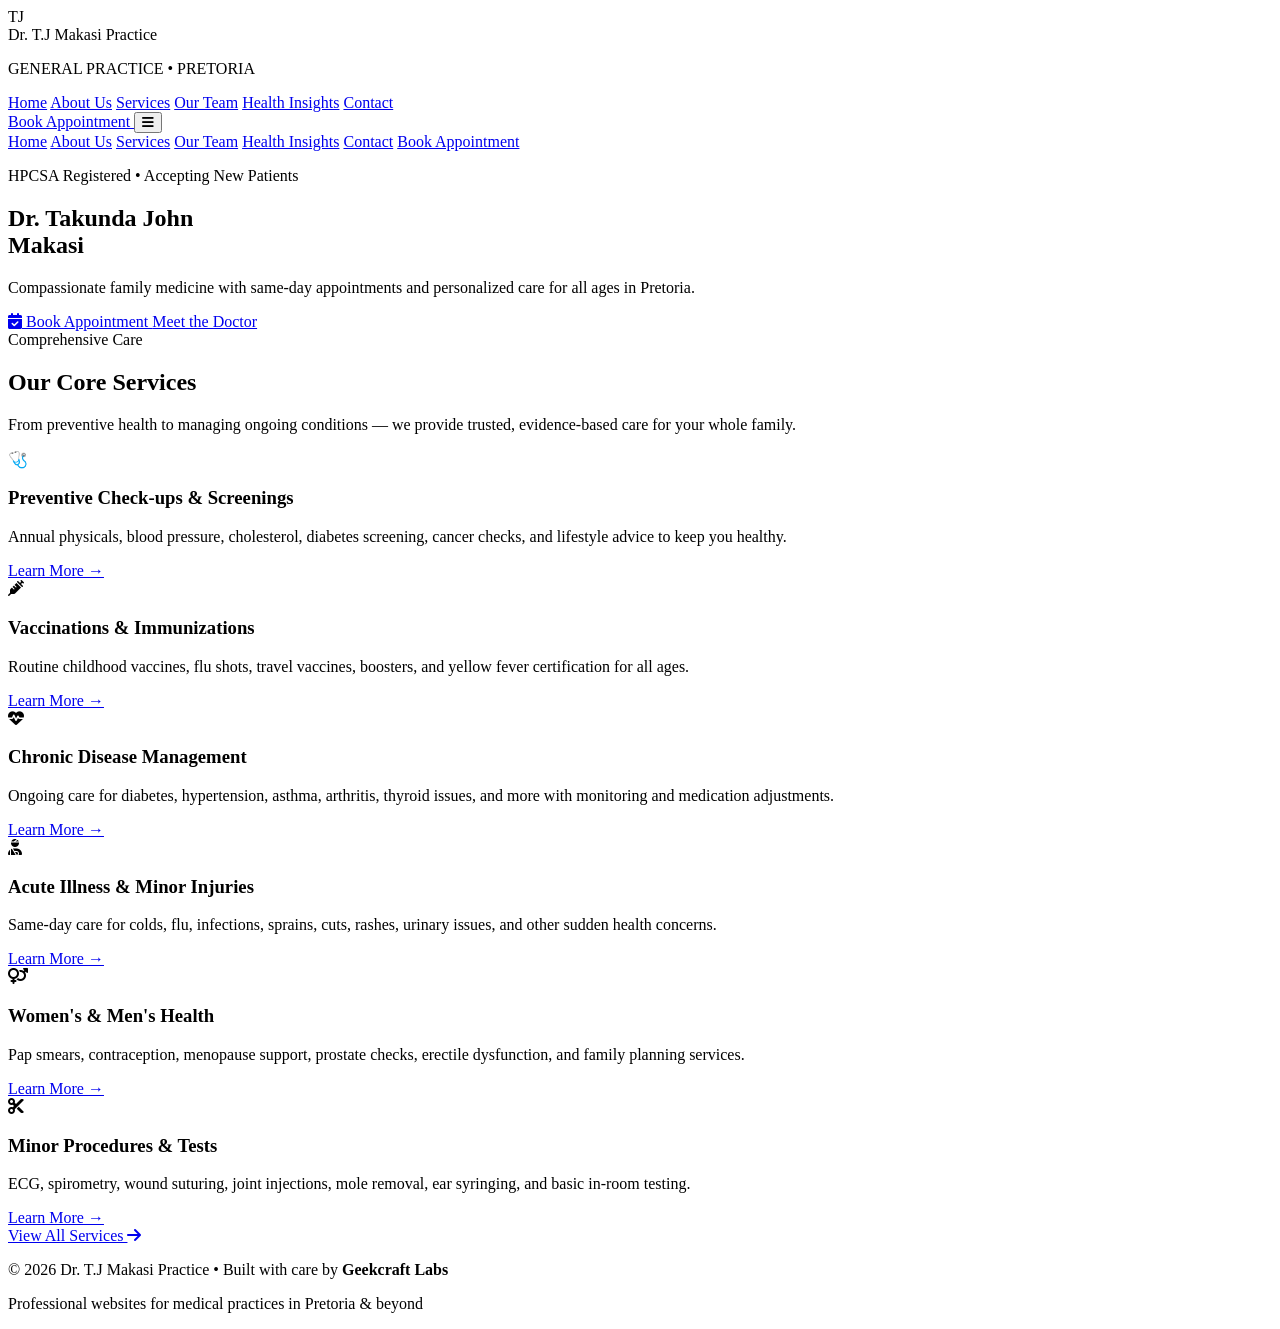
==== index.html @ db279d1c "Add files via upload" ====
<!DOCTYPE html>
<html lang="en">
<head>
    <meta charset="UTF-8">
    <meta name="viewport" content="width=device-width, initial-scale=1.0">
    <meta name="description" content="Dr. Takunda John Makasi - Trusted General Practitioner in Pretoria. Same-day appointments, family medicine, chronic care & preventive health. Accepting new patients.">
    <title>Dr. Takunda John Makasi | General Practitioner | Dr. T.J Makasi Practice Pretoria</title>
    
    <!-- Icons -->
    <link rel="stylesheet" href="https://cdnjs.cloudflare.com/ajax/libs/font-awesome/6.6.0/css/all.min.css">
    
    <!-- CHANGE: Replace with your own favicon later -->
    <link rel="icon" href="https://via.placeholder.com/32x32/0A66C2/ffffff?text=TJ" type="image/x-icon">

    <!-- Tailwind compiled output -->
    <link rel="stylesheet" href="assets/css/output.css">
</head>
<body class="text-gray-800 overflow-x-hidden bg-gray-50">

    <!-- ==================== NAVBAR ==================== -->
    <nav class="bg-white shadow-md sticky top-0 z-50">
        <div class="max-w-7xl mx-auto px-6 py-5 flex justify-between items-center">
            <!-- LOGO -->
            <div class="flex items-center gap-3">
                <div class="w-10 h-10 bg-[var(--primary)] rounded-2xl flex items-center justify-center text-white text-3xl font-bold">TJ</div>
                <div>
                    <span class="heading-font text-2xl font-bold text-[var(--primary)]">Dr. T.J Makasi Practice</span>
                    <p class="text-[10px] text-gray-500 -mt-1">GENERAL PRACTICE • PRETORIA</p>
                </div>
            </div>

            <!-- DESKTOP MENU -->
            <div class="hidden md:flex items-center gap-8 text-sm font-medium">
                <a href="index.html" class="nav-link active text-[var(--primary)]">Home</a>
                <a href="about.html" class="nav-link hover:text-[var(--primary)]">About Us</a>
                <a href="services.html" class="nav-link hover:text-[var(--primary)]">Services</a>
                <a href="team.html" class="nav-link hover:text-[var(--primary)]">Our Team</a>
                <a href="blog.html" class="nav-link hover:text-[var(--primary)]">Health Insights</a>
                <a href="contact.html" class="nav-link hover:text-[var(--primary)]">Contact</a>
            </div>

            <!-- BOOK BUTTON -->
            <a href="contact.html" 
               class="hidden md:block btn-primary px-8 py-3.5 rounded-2xl text-sm font-semibold transition-all shadow-lg">
                Book Appointment
            </a>

            <!-- MOBILE HAMBURGER -->
            <button id="mobile-menu-btn" class="md:hidden text-3xl text-gray-700">
                <i class="fa-solid fa-bars"></i>
            </button>
        </div>
        
        <!-- MOBILE MENU -->
        <div id="mobile-menu" class="hidden md:hidden bg-white border-t py-6 px-6">
            <div class="flex flex-col gap-6 text-base font-medium">
                <a href="index.html" class="active">Home</a>
                <a href="about.html">About Us</a>
                <a href="services.html">Services</a>
                <a href="team.html">Our Team</a>
                <a href="blog.html">Health Insights</a>
                <a href="contact.html">Contact</a>
                <a href="contact.html" class="btn-primary text-center py-4 rounded-2xl text-white font-semibold">Book Appointment</a>
            </div>
        </div>
    </nav>

    <!-- ==================== HERO ==================== -->
    <section class="hero-bg h-[90vh] md:h-screen flex items-center text-white relative">
        <div class="max-w-5xl mx-auto px-6 text-center">
            <p class="uppercase tracking-widest text-sm mb-4 opacity-90">HPCSA Registered • Accepting New Patients</p>
            <h1 class="heading-font text-5xl md:text-7xl font-bold leading-tight mb-6">
                Dr. Takunda John<br> Makasi
            </h1>
            <p class="text-xl md:text-3xl mb-10 max-w-3xl mx-auto">Compassionate family medicine with same-day appointments and personalized care for all ages in Pretoria.</p>
            
            <div class="flex flex-col sm:flex-row gap-5 justify-center items-center">
                <a href="contact.html" 
                   class="btn-white px-10 py-5 rounded-3xl text-lg font-semibold shadow-xl hover:shadow-2xl transition-all flex items-center gap-3">
                    <i class="fa-solid fa-calendar-check"></i> Book Appointment
                </a>
                <a href="about.html" 
                   class="btn-outline px-10 py-5 rounded-3xl text-lg font-medium transition-all">
                    Meet the Doctor
                </a>
            </div>
        </div>
    </section>

    <!-- ==================== SERVICES TEASER ==================== -->
    <section class="py-20 bg-white">
        <div class="max-w-7xl mx-auto px-6">
            <div class="text-center mb-16">
                <span class="text-[var(--secondary)] font-semibold tracking-wider uppercase">Comprehensive Care</span>
                <h2 class="heading-font text-4xl md:text-5xl font-bold mt-4 text-[var(--dark)]">Our Core Services</h2>
                <p class="text-lg text-gray-600 mt-4 max-w-3xl mx-auto">From preventive health to managing ongoing conditions — we provide trusted, evidence-based care for your whole family.</p>
            </div>
            
            <div class="grid md:grid-cols-3 gap-8 lg:gap-10">
                <!-- Service 1 -->
                <div class="service-card bg-gray-50 rounded-3xl p-8 shadow-lg border border-gray-100">
                    <div class="text-5xl mb-6">🩺</div>
                    <h3 class="text-2xl font-semibold mb-4 text-[var(--dark)]">Preventive Check-ups & Screenings</h3>
                    <p class="text-gray-700 mb-4">Annual physicals, blood pressure, cholesterol, diabetes screening, cancer checks, and lifestyle advice to keep you healthy.</p>
                    <a href="services.html" class="text-[var(--primary)] font-medium hover:underline">Learn More →</a>
                </div>
                
                <!-- Service 2 -->
                <div class="service-card bg-gray-50 rounded-3xl p-8 shadow-lg border border-gray-100">
                    <div class="text-5xl mb-6"><i class="fa-solid fa-syringe text-[var(--secondary)]"></i></div>
                    <h3 class="text-2xl font-semibold mb-4 text-[var(--dark)]">Vaccinations & Immunizations</h3>
                    <p class="text-gray-700 mb-4">Routine childhood vaccines, flu shots, travel vaccines, boosters, and yellow fever certification for all ages.</p>
                    <a href="services.html" class="text-[var(--primary)] font-medium hover:underline">Learn More →</a>
                </div>
                
                <!-- Service 3 -->
                <div class="service-card bg-gray-50 rounded-3xl p-8 shadow-lg border border-gray-100">
                    <div class="text-5xl mb-6"><i class="fa-solid fa-heart-pulse text-red-500"></i></div>
                    <h3 class="text-2xl font-semibold mb-4 text-[var(--dark)]">Chronic Disease Management</h3>
                    <p class="text-gray-700 mb-4">Ongoing care for diabetes, hypertension, asthma, arthritis, thyroid issues, and more with monitoring and medication adjustments.</p>
                    <a href="services.html" class="text-[var(--primary)] font-medium hover:underline">Learn More →</a>
                </div>
                
                <!-- Service 4 -->
                <div class="service-card bg-gray-50 rounded-3xl p-8 shadow-lg border border-gray-100">
                    <div class="text-5xl mb-6"><i class="fa-solid fa-user-injured text-amber-600"></i></div>
                    <h3 class="text-2xl font-semibold mb-4 text-[var(--dark)]">Acute Illness & Minor Injuries</h3>
                    <p class="text-gray-700 mb-4">Same-day care for colds, flu, infections, sprains, cuts, rashes, urinary issues, and other sudden health concerns.</p>
                    <a href="services.html" class="text-[var(--primary)] font-medium hover:underline">Learn More →</a>
                </div>
                
                <!-- Service 5 -->
                <div class="service-card bg-gray-50 rounded-3xl p-8 shadow-lg border border-gray-100">
                    <div class="text-5xl mb-6"><i class="fa-solid fa-venus-mars text-purple-600"></i></div>
                    <h3 class="text-2xl font-semibold mb-4 text-[var(--dark)]">Women's & Men's Health</h3>
                    <p class="text-gray-700 mb-4">Pap smears, contraception, menopause support, prostate checks, erectile dysfunction, and family planning services.</p>
                    <a href="services.html" class="text-[var(--primary)] font-medium hover:underline">Learn More →</a>
                </div>
                
                <!-- Service 6 -->
                <div class="service-card bg-gray-50 rounded-3xl p-8 shadow-lg border border-gray-100">
                    <div class="text-5xl mb-6"><i class="fa-solid fa-scissors text-teal-600"></i></div>
                    <h3 class="text-2xl font-semibold mb-4 text-[var(--dark)]">Minor Procedures & Tests</h3>
                    <p class="text-gray-700 mb-4">ECG, spirometry, wound suturing, joint injections, mole removal, ear syringing, and basic in-room testing.</p>
                    <a href="services.html" class="text-[var(--primary)] font-medium hover:underline">Learn More →</a>
                </div>
            </div>
            
            <div class="text-center mt-12">
                <a href="services.html" 
                   class="inline-flex items-center gap-3 bg-[var(--primary)] text-white px-10 py-5 rounded-3xl text-lg font-semibold hover:bg-blue-700 transition-all shadow-lg">
                    View All Services <i class="fa-solid fa-arrow-right"></i>
                </a>
            </div>
        </div>
    </section>

    <!-- FOOTER -->
    <footer class="bg-[#0F172A] text-white py-12">
        <div class="max-w-7xl mx-auto px-6 text-center">
            <p class="text-lg mb-4">© 2026 Dr. T.J Makasi Practice • Built with care by <strong>Geekcraft Labs</strong></p>
            <p class="text-sm opacity-70">Professional websites for medical practices in Pretoria & beyond</p>
        </div>
    </footer>

    <script>
        // Mobile menu toggle
        const btn = document.getElementById('mobile-menu-btn');
        const menu = document.getElementById('mobile-menu');
        btn.addEventListener('click', () => {
            menu.classList.toggle('hidden');
            const icon = btn.querySelector('i');
            icon.classList.toggle('fa-bars');
            icon.classList.toggle('fa-xmark');
        });
    </script>
</body>
</html>
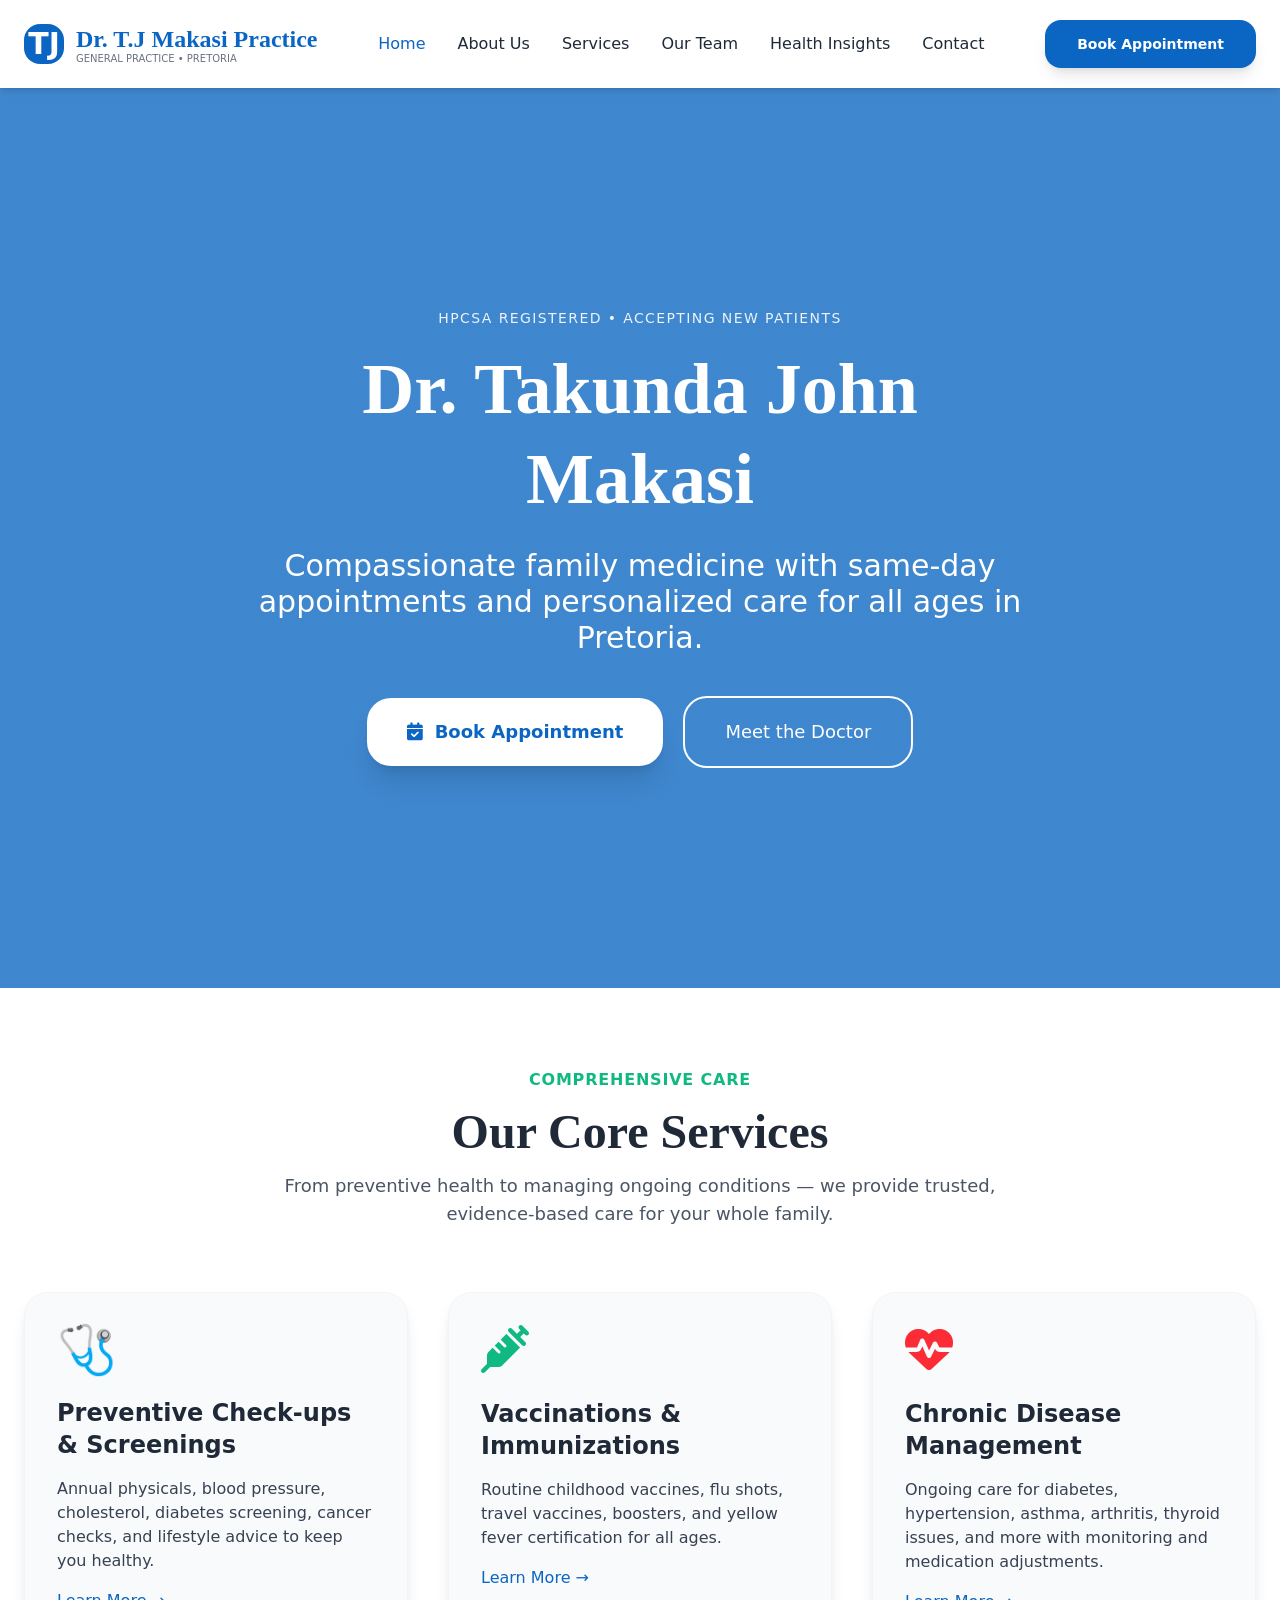
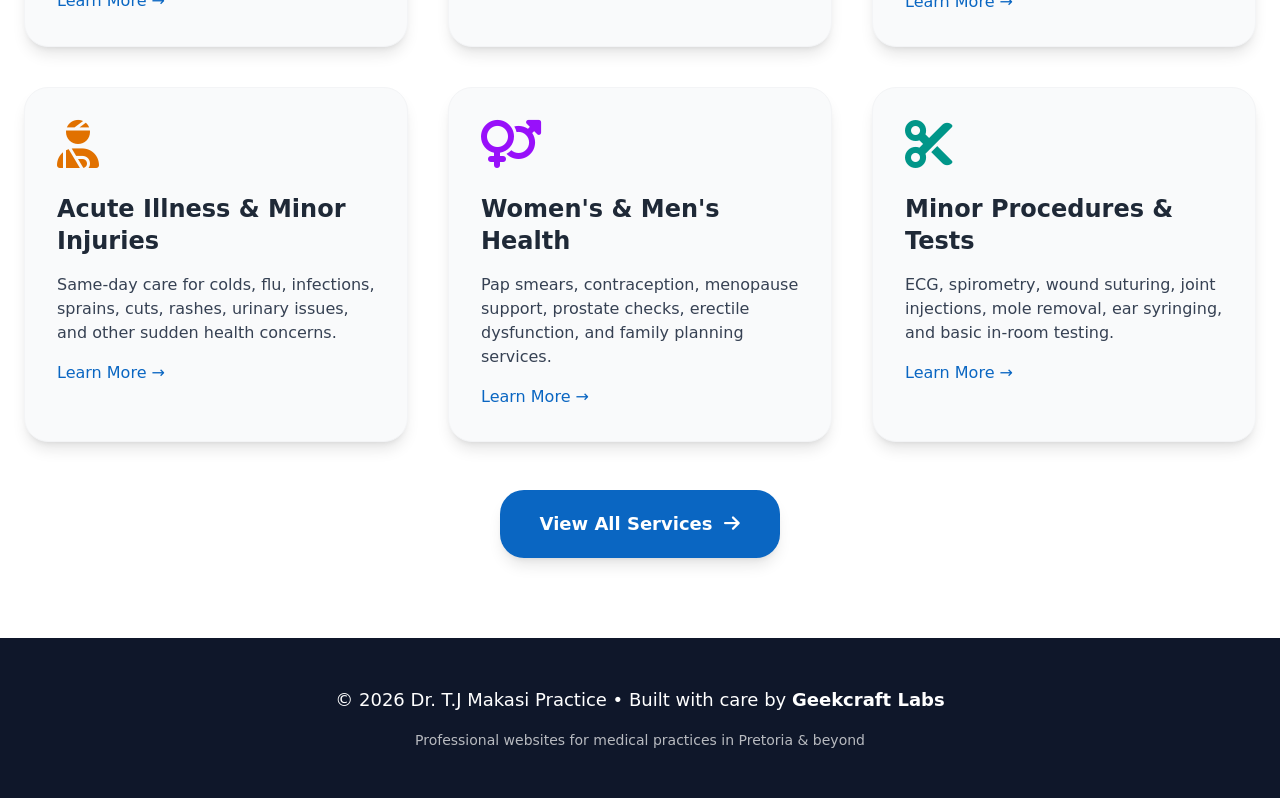
==== commit 5d25492d: "Update index.html" ====
--- a/index.html
+++ b/index.html
@@ -175,4 +175,4 @@
         });
     </script>
 </body>
-</html>+</html>
--- a/assets/css/output.css
+++ b/assets/css/output.css
@@ -0,0 +1,1030 @@
+/*! tailwindcss v4.2.2 | MIT License | https://tailwindcss.com */
+@layer properties;
+@layer theme, base, components, utilities;
+@layer theme {
+  :root, :host {
+    --font-sans: ui-sans-serif, system-ui, sans-serif, 'Apple Color Emoji', 'Segoe UI Emoji', 'Segoe UI Symbol',
+    'Noto Color Emoji';
+    --font-mono: ui-monospace, SFMono-Regular, Menlo, Monaco, Consolas, 'Liberation Mono', 'Courier New',
+    monospace;
+    --color-red-500: oklch(63.7% 0.237 25.331);
+    --color-amber-600: oklch(66.6% 0.179 58.318);
+    --color-teal-600: oklch(60% 0.118 184.704);
+    --color-blue-50: oklch(97% 0.014 254.604);
+    --color-blue-700: oklch(48.8% 0.243 264.376);
+    --color-purple-600: oklch(55.8% 0.288 302.321);
+    --color-gray-50: oklch(98.5% 0.002 247.839);
+    --color-gray-100: oklch(96.7% 0.003 264.542);
+    --color-gray-200: oklch(92.8% 0.006 264.531);
+    --color-gray-500: oklch(55.1% 0.027 264.364);
+    --color-gray-600: oklch(44.6% 0.03 256.802);
+    --color-gray-700: oklch(37.3% 0.034 259.733);
+    --color-gray-800: oklch(27.8% 0.033 256.848);
+    --color-white: #fff;
+    --spacing: 0.25rem;
+    --container-3xl: 48rem;
+    --container-4xl: 56rem;
+    --container-5xl: 64rem;
+    --container-7xl: 80rem;
+    --text-sm: 0.875rem;
+    --text-sm--line-height: calc(1.25 / 0.875);
+    --text-base: 1rem;
+    --text-base--line-height: calc(1.5 / 1);
+    --text-lg: 1.125rem;
+    --text-lg--line-height: calc(1.75 / 1.125);
+    --text-xl: 1.25rem;
+    --text-xl--line-height: calc(1.75 / 1.25);
+    --text-2xl: 1.5rem;
+    --text-2xl--line-height: calc(2 / 1.5);
+    --text-3xl: 1.875rem;
+    --text-3xl--line-height: calc(2.25 / 1.875);
+    --text-4xl: 2.25rem;
+    --text-4xl--line-height: calc(2.5 / 2.25);
+    --text-5xl: 3rem;
+    --text-5xl--line-height: 1;
+    --text-6xl: 3.75rem;
+    --text-6xl--line-height: 1;
+    --text-7xl: 4.5rem;
+    --text-7xl--line-height: 1;
+    --font-weight-medium: 500;
+    --font-weight-semibold: 600;
+    --font-weight-bold: 700;
+    --tracking-wider: 0.05em;
+    --tracking-widest: 0.1em;
+    --leading-tight: 1.25;
+    --leading-relaxed: 1.625;
+    --radius-xl: 0.75rem;
+    --radius-2xl: 1rem;
+    --radius-3xl: 1.5rem;
+    --ease-in-out: cubic-bezier(0.4, 0, 0.2, 1);
+    --default-transition-duration: 150ms;
+    --default-transition-timing-function: cubic-bezier(0.4, 0, 0.2, 1);
+    --default-font-family: var(--font-sans);
+    --default-mono-font-family: var(--font-mono);
+  }
+}
+@layer base {
+  *, ::after, ::before, ::backdrop, ::file-selector-button {
+    box-sizing: border-box;
+    margin: 0;
+    padding: 0;
+    border: 0 solid;
+  }
+  html, :host {
+    line-height: 1.5;
+    -webkit-text-size-adjust: 100%;
+    tab-size: 4;
+    font-family: var(--default-font-family, ui-sans-serif, system-ui, sans-serif, 'Apple Color Emoji', 'Segoe UI Emoji', 'Segoe UI Symbol', 'Noto Color Emoji');
+    font-feature-settings: var(--default-font-feature-settings, normal);
+    font-variation-settings: var(--default-font-variation-settings, normal);
+    -webkit-tap-highlight-color: transparent;
+  }
+  hr {
+    height: 0;
+    color: inherit;
+    border-top-width: 1px;
+  }
+  abbr:where([title]) {
+    -webkit-text-decoration: underline dotted;
+    text-decoration: underline dotted;
+  }
+  h1, h2, h3, h4, h5, h6 {
+    font-size: inherit;
+    font-weight: inherit;
+  }
+  a {
+    color: inherit;
+    -webkit-text-decoration: inherit;
+    text-decoration: inherit;
+  }
+  b, strong {
+    font-weight: bolder;
+  }
+  code, kbd, samp, pre {
+    font-family: var(--default-mono-font-family, ui-monospace, SFMono-Regular, Menlo, Monaco, Consolas, 'Liberation Mono', 'Courier New', monospace);
+    font-feature-settings: var(--default-mono-font-feature-settings, normal);
+    font-variation-settings: var(--default-mono-font-variation-settings, normal);
+    font-size: 1em;
+  }
+  small {
+    font-size: 80%;
+  }
+  sub, sup {
+    font-size: 75%;
+    line-height: 0;
+    position: relative;
+    vertical-align: baseline;
+  }
+  sub {
+    bottom: -0.25em;
+  }
+  sup {
+    top: -0.5em;
+  }
+  table {
+    text-indent: 0;
+    border-color: inherit;
+    border-collapse: collapse;
+  }
+  :-moz-focusring {
+    outline: auto;
+  }
+  progress {
+    vertical-align: baseline;
+  }
+  summary {
+    display: list-item;
+  }
+  ol, ul, menu {
+    list-style: none;
+  }
+  img, svg, video, canvas, audio, iframe, embed, object {
+    display: block;
+    vertical-align: middle;
+  }
+  img, video {
+    max-width: 100%;
+    height: auto;
+  }
+  button, input, select, optgroup, textarea, ::file-selector-button {
+    font: inherit;
+    font-feature-settings: inherit;
+    font-variation-settings: inherit;
+    letter-spacing: inherit;
+    color: inherit;
+    border-radius: 0;
+    background-color: transparent;
+    opacity: 1;
+  }
+  :where(select:is([multiple], [size])) optgroup {
+    font-weight: bolder;
+  }
+  :where(select:is([multiple], [size])) optgroup option {
+    padding-inline-start: 20px;
+  }
+  ::file-selector-button {
+    margin-inline-end: 4px;
+  }
+  ::placeholder {
+    opacity: 1;
+  }
+  @supports (not (-webkit-appearance: -apple-pay-button))  or (contain-intrinsic-size: 1px) {
+    ::placeholder {
+      color: currentcolor;
+      @supports (color: color-mix(in lab, red, red)) {
+        color: color-mix(in oklab, currentcolor 50%, transparent);
+      }
+    }
+  }
+  textarea {
+    resize: vertical;
+  }
+  ::-webkit-search-decoration {
+    -webkit-appearance: none;
+  }
+  ::-webkit-date-and-time-value {
+    min-height: 1lh;
+    text-align: inherit;
+  }
+  ::-webkit-datetime-edit {
+    display: inline-flex;
+  }
+  ::-webkit-datetime-edit-fields-wrapper {
+    padding: 0;
+  }
+  ::-webkit-datetime-edit, ::-webkit-datetime-edit-year-field, ::-webkit-datetime-edit-month-field, ::-webkit-datetime-edit-day-field, ::-webkit-datetime-edit-hour-field, ::-webkit-datetime-edit-minute-field, ::-webkit-datetime-edit-second-field, ::-webkit-datetime-edit-millisecond-field, ::-webkit-datetime-edit-meridiem-field {
+    padding-block: 0;
+  }
+  ::-webkit-calendar-picker-indicator {
+    line-height: 1;
+  }
+  :-moz-ui-invalid {
+    box-shadow: none;
+  }
+  button, input:where([type='button'], [type='reset'], [type='submit']), ::file-selector-button {
+    appearance: button;
+  }
+  ::-webkit-inner-spin-button, ::-webkit-outer-spin-button {
+    height: auto;
+  }
+  [hidden]:where(:not([hidden='until-found'])) {
+    display: none !important;
+  }
+}
+@layer utilities {
+  .absolute {
+    position: absolute;
+  }
+  .relative {
+    position: relative;
+  }
+  .sticky {
+    position: sticky;
+  }
+  .top-0 {
+    top: calc(var(--spacing) * 0);
+  }
+  .-right-6 {
+    right: calc(var(--spacing) * -6);
+  }
+  .-bottom-6 {
+    bottom: calc(var(--spacing) * -6);
+  }
+  .z-50 {
+    z-index: 50;
+  }
+  .mx-auto {
+    margin-inline: auto;
+  }
+  .-mt-1 {
+    margin-top: calc(var(--spacing) * -1);
+  }
+  .mt-1 {
+    margin-top: calc(var(--spacing) * 1);
+  }
+  .mt-1\.5 {
+    margin-top: calc(var(--spacing) * 1.5);
+  }
+  .mt-4 {
+    margin-top: calc(var(--spacing) * 4);
+  }
+  .mt-12 {
+    margin-top: calc(var(--spacing) * 12);
+  }
+  .mt-16 {
+    margin-top: calc(var(--spacing) * 16);
+  }
+  .mb-4 {
+    margin-bottom: calc(var(--spacing) * 4);
+  }
+  .mb-6 {
+    margin-bottom: calc(var(--spacing) * 6);
+  }
+  .mb-8 {
+    margin-bottom: calc(var(--spacing) * 8);
+  }
+  .mb-10 {
+    margin-bottom: calc(var(--spacing) * 10);
+  }
+  .mb-12 {
+    margin-bottom: calc(var(--spacing) * 12);
+  }
+  .mb-16 {
+    margin-bottom: calc(var(--spacing) * 16);
+  }
+  .flex {
+    display: flex;
+  }
+  .grid {
+    display: grid;
+  }
+  .hidden {
+    display: none;
+  }
+  .inline-flex {
+    display: inline-flex;
+  }
+  .table {
+    display: table;
+  }
+  .h-10 {
+    height: calc(var(--spacing) * 10);
+  }
+  .h-\[90vh\] {
+    height: 90vh;
+  }
+  .w-10 {
+    width: calc(var(--spacing) * 10);
+  }
+  .w-full {
+    width: 100%;
+  }
+  .max-w-3xl {
+    max-width: var(--container-3xl);
+  }
+  .max-w-4xl {
+    max-width: var(--container-4xl);
+  }
+  .max-w-5xl {
+    max-width: var(--container-5xl);
+  }
+  .max-w-7xl {
+    max-width: var(--container-7xl);
+  }
+  .border-collapse {
+    border-collapse: collapse;
+  }
+  .resize {
+    resize: both;
+  }
+  .grid-cols-1 {
+    grid-template-columns: repeat(1, minmax(0, 1fr));
+  }
+  .flex-col {
+    flex-direction: column;
+  }
+  .items-center {
+    align-items: center;
+  }
+  .items-start {
+    align-items: flex-start;
+  }
+  .justify-between {
+    justify-content: space-between;
+  }
+  .justify-center {
+    justify-content: center;
+  }
+  .gap-3 {
+    gap: calc(var(--spacing) * 3);
+  }
+  .gap-5 {
+    gap: calc(var(--spacing) * 5);
+  }
+  .gap-6 {
+    gap: calc(var(--spacing) * 6);
+  }
+  .gap-8 {
+    gap: calc(var(--spacing) * 8);
+  }
+  .gap-12 {
+    gap: calc(var(--spacing) * 12);
+  }
+  .space-y-3 {
+    :where(& > :not(:last-child)) {
+      --tw-space-y-reverse: 0;
+      margin-block-start: calc(calc(var(--spacing) * 3) * var(--tw-space-y-reverse));
+      margin-block-end: calc(calc(var(--spacing) * 3) * calc(1 - var(--tw-space-y-reverse)));
+    }
+  }
+  .space-y-24 {
+    :where(& > :not(:last-child)) {
+      --tw-space-y-reverse: 0;
+      margin-block-start: calc(calc(var(--spacing) * 24) * var(--tw-space-y-reverse));
+      margin-block-end: calc(calc(var(--spacing) * 24) * calc(1 - var(--tw-space-y-reverse)));
+    }
+  }
+  .overflow-x-hidden {
+    overflow-x: hidden;
+  }
+  .rounded-2xl {
+    border-radius: var(--radius-2xl);
+  }
+  .rounded-3xl {
+    border-radius: var(--radius-3xl);
+  }
+  .rounded-xl {
+    border-radius: var(--radius-xl);
+  }
+  .border {
+    border-style: var(--tw-border-style);
+    border-width: 1px;
+  }
+  .border-t {
+    border-top-style: var(--tw-border-style);
+    border-top-width: 1px;
+  }
+  .border-l-4 {
+    border-left-style: var(--tw-border-style);
+    border-left-width: 4px;
+  }
+  .border-\[var\(--primary\)\] {
+    border-color: var(--primary);
+  }
+  .border-gray-100 {
+    border-color: var(--color-gray-100);
+  }
+  .border-gray-200 {
+    border-color: var(--color-gray-200);
+  }
+  .bg-\(--primary\) {
+    background-color: var(--primary);
+  }
+  .bg-\[\#0F172A\] {
+    background-color: #0F172A;
+  }
+  .bg-\[var\(--primary\)\] {
+    background-color: var(--primary);
+  }
+  .bg-\[var\(--secondary\)\] {
+    background-color: var(--secondary);
+  }
+  .bg-gray-50 {
+    background-color: var(--color-gray-50);
+  }
+  .bg-white {
+    background-color: var(--color-white);
+  }
+  .bg-gradient-to-br {
+    --tw-gradient-position: to bottom right in oklab;
+    background-image: linear-gradient(var(--tw-gradient-stops));
+  }
+  .from-blue-50 {
+    --tw-gradient-from: var(--color-blue-50);
+    --tw-gradient-stops: var(--tw-gradient-via-stops, var(--tw-gradient-position), var(--tw-gradient-from) var(--tw-gradient-from-position), var(--tw-gradient-to) var(--tw-gradient-to-position));
+  }
+  .to-white {
+    --tw-gradient-to: var(--color-white);
+    --tw-gradient-stops: var(--tw-gradient-via-stops, var(--tw-gradient-position), var(--tw-gradient-from) var(--tw-gradient-from-position), var(--tw-gradient-to) var(--tw-gradient-to-position));
+  }
+  .object-cover {
+    object-fit: cover;
+  }
+  .p-8 {
+    padding: calc(var(--spacing) * 8);
+  }
+  .px-6 {
+    padding-inline: calc(var(--spacing) * 6);
+  }
+  .px-8 {
+    padding-inline: calc(var(--spacing) * 8);
+  }
+  .px-10 {
+    padding-inline: calc(var(--spacing) * 10);
+  }
+  .py-3 {
+    padding-block: calc(var(--spacing) * 3);
+  }
+  .py-3\.5 {
+    padding-block: calc(var(--spacing) * 3.5);
+  }
+  .py-4 {
+    padding-block: calc(var(--spacing) * 4);
+  }
+  .py-5 {
+    padding-block: calc(var(--spacing) * 5);
+  }
+  .py-6 {
+    padding-block: calc(var(--spacing) * 6);
+  }
+  .py-12 {
+    padding-block: calc(var(--spacing) * 12);
+  }
+  .py-16 {
+    padding-block: calc(var(--spacing) * 16);
+  }
+  .py-20 {
+    padding-block: calc(var(--spacing) * 20);
+  }
+  .pt-12 {
+    padding-top: calc(var(--spacing) * 12);
+  }
+  .pl-6 {
+    padding-left: calc(var(--spacing) * 6);
+  }
+  .text-center {
+    text-align: center;
+  }
+  .text-2xl {
+    font-size: var(--text-2xl);
+    line-height: var(--tw-leading, var(--text-2xl--line-height));
+  }
+  .text-3xl {
+    font-size: var(--text-3xl);
+    line-height: var(--tw-leading, var(--text-3xl--line-height));
+  }
+  .text-4xl {
+    font-size: var(--text-4xl);
+    line-height: var(--tw-leading, var(--text-4xl--line-height));
+  }
+  .text-5xl {
+    font-size: var(--text-5xl);
+    line-height: var(--tw-leading, var(--text-5xl--line-height));
+  }
+  .text-6xl {
+    font-size: var(--text-6xl);
+    line-height: var(--tw-leading, var(--text-6xl--line-height));
+  }
+  .text-base {
+    font-size: var(--text-base);
+    line-height: var(--tw-leading, var(--text-base--line-height));
+  }
+  .text-lg {
+    font-size: var(--text-lg);
+    line-height: var(--tw-leading, var(--text-lg--line-height));
+  }
+  .text-sm {
+    font-size: var(--text-sm);
+    line-height: var(--tw-leading, var(--text-sm--line-height));
+  }
+  .text-xl {
+    font-size: var(--text-xl);
+    line-height: var(--tw-leading, var(--text-xl--line-height));
+  }
+  .text-\[10px\] {
+    font-size: 10px;
+  }
+  .leading-relaxed {
+    --tw-leading: var(--leading-relaxed);
+    line-height: var(--leading-relaxed);
+  }
+  .leading-tight {
+    --tw-leading: var(--leading-tight);
+    line-height: var(--leading-tight);
+  }
+  .font-bold {
+    --tw-font-weight: var(--font-weight-bold);
+    font-weight: var(--font-weight-bold);
+  }
+  .font-medium {
+    --tw-font-weight: var(--font-weight-medium);
+    font-weight: var(--font-weight-medium);
+  }
+  .font-semibold {
+    --tw-font-weight: var(--font-weight-semibold);
+    font-weight: var(--font-weight-semibold);
+  }
+  .tracking-wider {
+    --tw-tracking: var(--tracking-wider);
+    letter-spacing: var(--tracking-wider);
+  }
+  .tracking-widest {
+    --tw-tracking: var(--tracking-widest);
+    letter-spacing: var(--tracking-widest);
+  }
+  .text-\(--primary\) {
+    color: var(--primary);
+  }
+  .text-\[var\(--dark\)\] {
+    color: var(--dark);
+  }
+  .text-\[var\(--primary\)\] {
+    color: var(--primary);
+  }
+  .text-\[var\(--secondary\)\] {
+    color: var(--secondary);
+  }
+  .text-amber-600 {
+    color: var(--color-amber-600);
+  }
+  .text-gray-500 {
+    color: var(--color-gray-500);
+  }
+  .text-gray-600 {
+    color: var(--color-gray-600);
+  }
+  .text-gray-700 {
+    color: var(--color-gray-700);
+  }
+  .text-gray-800 {
+    color: var(--color-gray-800);
+  }
+  .text-purple-600 {
+    color: var(--color-purple-600);
+  }
+  .text-red-500 {
+    color: var(--color-red-500);
+  }
+  .text-teal-600 {
+    color: var(--color-teal-600);
+  }
+  .text-white {
+    color: var(--color-white);
+  }
+  .uppercase {
+    text-transform: uppercase;
+  }
+  .underline {
+    text-decoration-line: underline;
+  }
+  .opacity-70 {
+    opacity: 70%;
+  }
+  .opacity-90 {
+    opacity: 90%;
+  }
+  .shadow-2xl {
+    --tw-shadow: 0 25px 50px -12px var(--tw-shadow-color, rgb(0 0 0 / 0.25));
+    box-shadow: var(--tw-inset-shadow), var(--tw-inset-ring-shadow), var(--tw-ring-offset-shadow), var(--tw-ring-shadow), var(--tw-shadow);
+  }
+  .shadow-lg {
+    --tw-shadow: 0 10px 15px -3px var(--tw-shadow-color, rgb(0 0 0 / 0.1)), 0 4px 6px -4px var(--tw-shadow-color, rgb(0 0 0 / 0.1));
+    box-shadow: var(--tw-inset-shadow), var(--tw-inset-ring-shadow), var(--tw-ring-offset-shadow), var(--tw-ring-shadow), var(--tw-shadow);
+  }
+  .shadow-md {
+    --tw-shadow: 0 4px 6px -1px var(--tw-shadow-color, rgb(0 0 0 / 0.1)), 0 2px 4px -2px var(--tw-shadow-color, rgb(0 0 0 / 0.1));
+    box-shadow: var(--tw-inset-shadow), var(--tw-inset-ring-shadow), var(--tw-ring-offset-shadow), var(--tw-ring-shadow), var(--tw-shadow);
+  }
+  .shadow-xl {
+    --tw-shadow: 0 20px 25px -5px var(--tw-shadow-color, rgb(0 0 0 / 0.1)), 0 8px 10px -6px var(--tw-shadow-color, rgb(0 0 0 / 0.1));
+    box-shadow: var(--tw-inset-shadow), var(--tw-inset-ring-shadow), var(--tw-ring-offset-shadow), var(--tw-ring-shadow), var(--tw-shadow);
+  }
+  .outline {
+    outline-style: var(--tw-outline-style);
+    outline-width: 1px;
+  }
+  .transition-all {
+    transition-property: all;
+    transition-timing-function: var(--tw-ease, var(--default-transition-timing-function));
+    transition-duration: var(--tw-duration, var(--default-transition-duration));
+  }
+  .hover\:bg-blue-700 {
+    &:hover {
+      @media (hover: hover) {
+        background-color: var(--color-blue-700);
+      }
+    }
+  }
+  .hover\:bg-gray-100 {
+    &:hover {
+      @media (hover: hover) {
+        background-color: var(--color-gray-100);
+      }
+    }
+  }
+  .hover\:text-\[var\(--primary\)\] {
+    &:hover {
+      @media (hover: hover) {
+        color: var(--primary);
+      }
+    }
+  }
+  .hover\:underline {
+    &:hover {
+      @media (hover: hover) {
+        text-decoration-line: underline;
+      }
+    }
+  }
+  .hover\:shadow-2xl {
+    &:hover {
+      @media (hover: hover) {
+        --tw-shadow: 0 25px 50px -12px var(--tw-shadow-color, rgb(0 0 0 / 0.25));
+        box-shadow: var(--tw-inset-shadow), var(--tw-inset-ring-shadow), var(--tw-ring-offset-shadow), var(--tw-ring-shadow), var(--tw-shadow);
+      }
+    }
+  }
+  .sm\:flex-row {
+    @media (width >= 40rem) {
+      flex-direction: row;
+    }
+  }
+  .md\:block {
+    @media (width >= 48rem) {
+      display: block;
+    }
+  }
+  .md\:flex {
+    @media (width >= 48rem) {
+      display: flex;
+    }
+  }
+  .md\:hidden {
+    @media (width >= 48rem) {
+      display: none;
+    }
+  }
+  .md\:h-screen {
+    @media (width >= 48rem) {
+      height: 100vh;
+    }
+  }
+  .md\:grid-cols-2 {
+    @media (width >= 48rem) {
+      grid-template-columns: repeat(2, minmax(0, 1fr));
+    }
+  }
+  .md\:grid-cols-3 {
+    @media (width >= 48rem) {
+      grid-template-columns: repeat(3, minmax(0, 1fr));
+    }
+  }
+  .md\:flex-row-reverse {
+    @media (width >= 48rem) {
+      flex-direction: row-reverse;
+    }
+  }
+  .md\:py-20 {
+    @media (width >= 48rem) {
+      padding-block: calc(var(--spacing) * 20);
+    }
+  }
+  .md\:py-24 {
+    @media (width >= 48rem) {
+      padding-block: calc(var(--spacing) * 24);
+    }
+  }
+  .md\:text-3xl {
+    @media (width >= 48rem) {
+      font-size: var(--text-3xl);
+      line-height: var(--tw-leading, var(--text-3xl--line-height));
+    }
+  }
+  .md\:text-4xl {
+    @media (width >= 48rem) {
+      font-size: var(--text-4xl);
+      line-height: var(--tw-leading, var(--text-4xl--line-height));
+    }
+  }
+  .md\:text-5xl {
+    @media (width >= 48rem) {
+      font-size: var(--text-5xl);
+      line-height: var(--tw-leading, var(--text-5xl--line-height));
+    }
+  }
+  .md\:text-7xl {
+    @media (width >= 48rem) {
+      font-size: var(--text-7xl);
+      line-height: var(--tw-leading, var(--text-7xl--line-height));
+    }
+  }
+  .lg\:gap-10 {
+    @media (width >= 64rem) {
+      gap: calc(var(--spacing) * 10);
+    }
+  }
+  .lg\:gap-16 {
+    @media (width >= 64rem) {
+      gap: calc(var(--spacing) * 16);
+    }
+  }
+}
+@import url('https://fonts.googleapis.com/css2?family=Inter:wght@400;500;600;700&family=Playfair+Display:wght@700&display=swap');
+:root {
+  --primary: #0A66C2;
+  --secondary: #10B981;
+  --dark: #1F2937;
+}
+body {
+  font-family: 'Inter', system-ui, sans-serif;
+  overflow-x: hidden;
+  background-color: var(--color-gray-50);
+  color: var(--color-gray-800);
+}
+.heading-font {
+  font-family: 'Playfair Display', serif;
+}
+.hero-bg {
+  background-image: linear-gradient(rgba(10, 102, 194, 0.78), rgba(10, 102, 194, 0.78)), url('https://picsum.photos/id/1015/2000/1200');
+  background-size: cover;
+  background-position: center;
+}
+.nav-link {
+  font-size: var(--text-base);
+  line-height: var(--tw-leading, var(--text-base--line-height));
+}
+#mobile-menu a {
+  font-size: var(--text-lg);
+  line-height: var(--tw-leading, var(--text-lg--line-height));
+}
+#mobile-menu .btn-primary {
+  font-size: var(--text-base);
+  line-height: var(--tw-leading, var(--text-base--line-height));
+}
+.service-card {
+  transition-property: all;
+  transition-timing-function: var(--tw-ease, var(--default-transition-timing-function));
+  transition-duration: var(--tw-duration, var(--default-transition-duration));
+  --tw-duration: 300ms;
+  transition-duration: 300ms;
+  --tw-ease: var(--ease-in-out);
+  transition-timing-function: var(--ease-in-out);
+}
+.service-card:hover {
+  --tw-translate-y: calc(var(--spacing) * -2.5);
+  translate: var(--tw-translate-x) var(--tw-translate-y);
+  --tw-shadow: 0 20px 25px -5px var(--tw-shadow-color, rgb(0 0 0 / 0.1)), 0 8px 10px -6px var(--tw-shadow-color, rgb(0 0 0 / 0.1));
+  box-shadow: var(--tw-inset-shadow), var(--tw-inset-ring-shadow), var(--tw-ring-offset-shadow), var(--tw-ring-shadow), var(--tw-shadow);
+}
+.btn-primary {
+  background-color: var(--primary);
+  color: var(--color-white);
+  --tw-shadow: 0 10px 15px -3px var(--tw-shadow-color, rgb(0 0 0 / 0.1)), 0 4px 6px -4px var(--tw-shadow-color, rgb(0 0 0 / 0.1));
+  box-shadow: var(--tw-inset-shadow), var(--tw-inset-ring-shadow), var(--tw-ring-offset-shadow), var(--tw-ring-shadow), var(--tw-shadow);
+  transition-property: all;
+  transition-timing-function: var(--tw-ease, var(--default-transition-timing-function));
+  transition-duration: var(--tw-duration, var(--default-transition-duration));
+  &:hover {
+    @media (hover: hover) {
+      background-color: var(--color-blue-700);
+    }
+  }
+}
+.btn-outline {
+  border-style: var(--tw-border-style);
+  border-width: 2px;
+  border-color: var(--color-white);
+  color: var(--color-white);
+  transition-property: all;
+  transition-timing-function: var(--tw-ease, var(--default-transition-timing-function));
+  transition-duration: var(--tw-duration, var(--default-transition-duration));
+  &:hover {
+    @media (hover: hover) {
+      background-color: color-mix(in srgb, #fff 10%, transparent);
+      @supports (color: color-mix(in lab, red, red)) {
+        background-color: color-mix(in oklab, var(--color-white) 10%, transparent);
+      }
+    }
+  }
+}
+.btn-white {
+  background-color: var(--color-white);
+  color: var(--primary);
+  --tw-shadow: 0 20px 25px -5px var(--tw-shadow-color, rgb(0 0 0 / 0.1)), 0 8px 10px -6px var(--tw-shadow-color, rgb(0 0 0 / 0.1));
+  box-shadow: var(--tw-inset-shadow), var(--tw-inset-ring-shadow), var(--tw-ring-offset-shadow), var(--tw-ring-shadow), var(--tw-shadow);
+  transition-property: all;
+  transition-timing-function: var(--tw-ease, var(--default-transition-timing-function));
+  transition-duration: var(--tw-duration, var(--default-transition-duration));
+  &:hover {
+    @media (hover: hover) {
+      background-color: var(--color-gray-100);
+    }
+  }
+}
+@property --tw-space-y-reverse {
+  syntax: "*";
+  inherits: false;
+  initial-value: 0;
+}
+@property --tw-border-style {
+  syntax: "*";
+  inherits: false;
+  initial-value: solid;
+}
+@property --tw-gradient-position {
+  syntax: "*";
+  inherits: false;
+}
+@property --tw-gradient-from {
+  syntax: "<color>";
+  inherits: false;
+  initial-value: #0000;
+}
+@property --tw-gradient-via {
+  syntax: "<color>";
+  inherits: false;
+  initial-value: #0000;
+}
+@property --tw-gradient-to {
+  syntax: "<color>";
+  inherits: false;
+  initial-value: #0000;
+}
+@property --tw-gradient-stops {
+  syntax: "*";
+  inherits: false;
+}
+@property --tw-gradient-via-stops {
+  syntax: "*";
+  inherits: false;
+}
+@property --tw-gradient-from-position {
+  syntax: "<length-percentage>";
+  inherits: false;
+  initial-value: 0%;
+}
+@property --tw-gradient-via-position {
+  syntax: "<length-percentage>";
+  inherits: false;
+  initial-value: 50%;
+}
+@property --tw-gradient-to-position {
+  syntax: "<length-percentage>";
+  inherits: false;
+  initial-value: 100%;
+}
+@property --tw-leading {
+  syntax: "*";
+  inherits: false;
+}
+@property --tw-font-weight {
+  syntax: "*";
+  inherits: false;
+}
+@property --tw-tracking {
+  syntax: "*";
+  inherits: false;
+}
+@property --tw-shadow {
+  syntax: "*";
+  inherits: false;
+  initial-value: 0 0 #0000;
+}
+@property --tw-shadow-color {
+  syntax: "*";
+  inherits: false;
+}
+@property --tw-shadow-alpha {
+  syntax: "<percentage>";
+  inherits: false;
+  initial-value: 100%;
+}
+@property --tw-inset-shadow {
+  syntax: "*";
+  inherits: false;
+  initial-value: 0 0 #0000;
+}
+@property --tw-inset-shadow-color {
+  syntax: "*";
+  inherits: false;
+}
+@property --tw-inset-shadow-alpha {
+  syntax: "<percentage>";
+  inherits: false;
+  initial-value: 100%;
+}
+@property --tw-ring-color {
+  syntax: "*";
+  inherits: false;
+}
+@property --tw-ring-shadow {
+  syntax: "*";
+  inherits: false;
+  initial-value: 0 0 #0000;
+}
+@property --tw-inset-ring-color {
+  syntax: "*";
+  inherits: false;
+}
+@property --tw-inset-ring-shadow {
+  syntax: "*";
+  inherits: false;
+  initial-value: 0 0 #0000;
+}
+@property --tw-ring-inset {
+  syntax: "*";
+  inherits: false;
+}
+@property --tw-ring-offset-width {
+  syntax: "<length>";
+  inherits: false;
+  initial-value: 0px;
+}
+@property --tw-ring-offset-color {
+  syntax: "*";
+  inherits: false;
+  initial-value: #fff;
+}
+@property --tw-ring-offset-shadow {
+  syntax: "*";
+  inherits: false;
+  initial-value: 0 0 #0000;
+}
+@property --tw-outline-style {
+  syntax: "*";
+  inherits: false;
+  initial-value: solid;
+}
+@property --tw-duration {
+  syntax: "*";
+  inherits: false;
+}
+@property --tw-ease {
+  syntax: "*";
+  inherits: false;
+}
+@property --tw-translate-x {
+  syntax: "*";
+  inherits: false;
+  initial-value: 0;
+}
+@property --tw-translate-y {
+  syntax: "*";
+  inherits: false;
+  initial-value: 0;
+}
+@property --tw-translate-z {
+  syntax: "*";
+  inherits: false;
+  initial-value: 0;
+}
+@layer properties {
+  @supports ((-webkit-hyphens: none) and (not (margin-trim: inline))) or ((-moz-orient: inline) and (not (color:rgb(from red r g b)))) {
+    *, ::before, ::after, ::backdrop {
+      --tw-space-y-reverse: 0;
+      --tw-border-style: solid;
+      --tw-gradient-position: initial;
+      --tw-gradient-from: #0000;
+      --tw-gradient-via: #0000;
+      --tw-gradient-to: #0000;
+      --tw-gradient-stops: initial;
+      --tw-gradient-via-stops: initial;
+      --tw-gradient-from-position: 0%;
+      --tw-gradient-via-position: 50%;
+      --tw-gradient-to-position: 100%;
+      --tw-leading: initial;
+      --tw-font-weight: initial;
+      --tw-tracking: initial;
+      --tw-shadow: 0 0 #0000;
+      --tw-shadow-color: initial;
+      --tw-shadow-alpha: 100%;
+      --tw-inset-shadow: 0 0 #0000;
+      --tw-inset-shadow-color: initial;
+      --tw-inset-shadow-alpha: 100%;
+      --tw-ring-color: initial;
+      --tw-ring-shadow: 0 0 #0000;
+      --tw-inset-ring-color: initial;
+      --tw-inset-ring-shadow: 0 0 #0000;
+      --tw-ring-inset: initial;
+      --tw-ring-offset-width: 0px;
+      --tw-ring-offset-color: #fff;
+      --tw-ring-offset-shadow: 0 0 #0000;
+      --tw-outline-style: solid;
+      --tw-duration: initial;
+      --tw-ease: initial;
+      --tw-translate-x: 0;
+      --tw-translate-y: 0;
+      --tw-translate-z: 0;
+    }
+  }
+}
